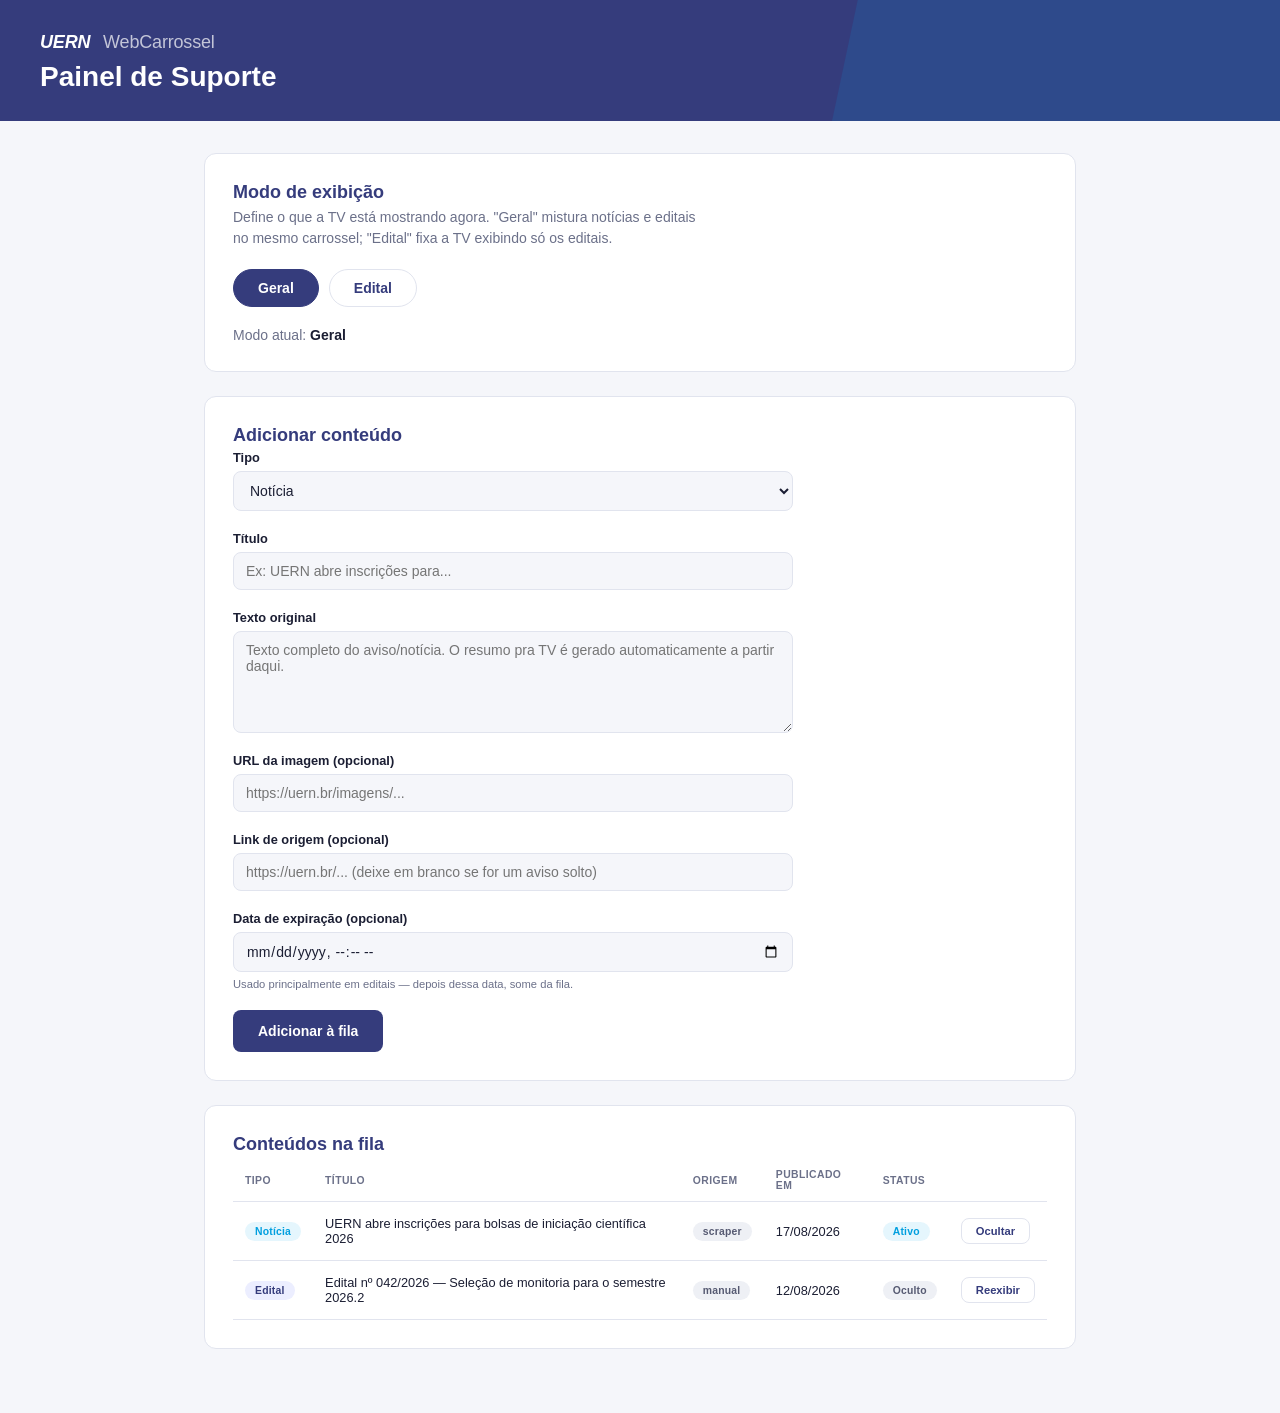
==== frontend/painel/index.html @ 2f1c36c9 "Criação do painel de suporte HTML + CSS" ====
<!DOCTYPE html>
<html lang="pt-BR">
<head>
  <meta charset="UTF-8">
  <meta name="viewport" content="width=device-width, initial-scale=1.0">
  <title>Painel de Suporte — WebCarrossel UERN</title>

  <!--
    Passo 1: só estrutura, sem estilo real ainda (Passo 2).
    Esse painel é usado de perto por uma pessoa (não visto de
    longe como a TV), então a prioridade aqui é clareza de
    formulário e feedback de ação, não impacto visual.
  -->
  <link rel="stylesheet" href="painel.css">
</head>
<body>

  <!-- Cabeçalho simples: identifica o sistema, sem frescura -->
  <header class="topo-painel">
    <div class="topo-painel__marca">UERN <span>WebCarrossel</span></div>
    <h1 class="topo-painel__titulo">Painel de Suporte</h1>
  </header>

  <main class="conteudo-painel">

    <!--
      Seção 1: modo de exibição da TV.
      Reflete (e altera) o config_tv do backend.
    -->
    <section class="secao-painel" aria-labelledby="titulo-modo">
      <h2 id="titulo-modo" class="secao-painel__titulo">Modo de exibição</h2>
      <p class="secao-painel__descricao">
        Define o que a TV está mostrando agora. "Geral" mistura
        notícias e editais no mesmo carrossel; "Edital" fixa a TV
        exibindo só os editais.
      </p>

      <!--
        Fake por enquanto, sem lógica ainda.
        Só 2 opções — bate com o schema real (ConfigTVUpdate.modo_atual
        só aceita "geral" ou "edital", validado no backend).
      -->
      <div class="seletor-modo" role="radiogroup" aria-label="Modo de exibição da TV">
        <button type="button" class="seletor-modo__opcao seletor-modo__opcao--ativa" data-modo="geral">
          Geral
        </button>
        <button type="button" class="seletor-modo__opcao" data-modo="edital">
          Edital
        </button>
      </div>

      <p class="seletor-modo__status">
        Modo atual: <strong>Geral</strong>
      </p>
    </section>

    <!--
      Seção 2: cadastrar conteúdo manualmente.
      Fica separado do fluxo de RSS/scraping — é pra casos em
      que alguém precisa colocar um aviso pontual na tela.
    -->
    <section class="secao-painel" aria-labelledby="titulo-novo">
      <h2 id="titulo-novo" class="secao-painel__titulo">Adicionar conteúdo</h2>

      <form class="formulario-conteudo">
        <div class="campo">
          <label for="campo-tipo">Tipo</label>
          <select id="campo-tipo" name="tipo" required>
            <option value="noticia">Notícia</option>
            <option value="edital">Edital</option>
          </select>
        </div>

        <div class="campo">
          <label for="campo-titulo">Título</label>
          <input type="text" id="campo-titulo" name="titulo" required maxlength="140" placeholder="Ex: UERN abre inscrições para...">
        </div>

        <!--
          texto_original (não "resumo"): o resumo curto pra TV é gerado
          pela IA depois — aqui é o texto completo/bruto do aviso.
        -->
        <div class="campo">
          <label for="campo-texto">Texto original</label>
          <textarea id="campo-texto" name="texto_original" rows="5" required placeholder="Texto completo do aviso/notícia. O resumo pra TV é gerado automaticamente a partir daqui."></textarea>
        </div>

        <div class="campo">
          <label for="campo-imagem">URL da imagem (opcional)</label>
          <input type="url" id="campo-imagem" name="imagem_url" placeholder="https://uern.br/imagens/...">
        </div>

        <!--
          url_origem: opcional pro cadastro manual (nem todo aviso tem
          link), mas TEM que ser único quando preenchido — o backend
          usa isso pra não duplicar conteúdo vindo do scraper.
        -->
        <div class="campo">
          <label for="campo-url-origem">Link de origem (opcional)</label>
          <input type="url" id="campo-url-origem" name="url_origem" placeholder="https://uern.br/... (deixe em branco se for um aviso solto)">
        </div>

        <div class="campo">
          <label for="campo-expiracao">Data de expiração (opcional)</label>
          <input type="datetime-local" id="campo-expiracao" name="data_expiracao">
          <span class="campo__ajuda">Usado principalmente em editais — depois dessa data, some da fila.</span>
        </div>

        <button type="submit" class="botao botao--primario">Adicionar à fila</button>
      </form>
    </section>

    <!--
      Seção 3: lista de conteúdos existentes.
      Por enquanto uma linha de exemplo fixa, só pra validar o layout
      da tabela/lista. Dados reais + interatividade vêm depois.
    -->
    <section class="secao-painel" aria-labelledby="titulo-lista">
      <h2 id="titulo-lista" class="secao-painel__titulo">Conteúdos na fila</h2>

      <table class="tabela-conteudos">
        <thead>
          <tr>
            <th scope="col">Tipo</th>
            <th scope="col">Título</th>
            <th scope="col">Origem</th>
            <th scope="col">Publicado em</th>
            <th scope="col">Status</th>
            <th scope="col"><span class="visualmente-oculto">Ações</span></th>
          </tr>
        </thead>
        <tbody>
          <!--
            status aqui reflete o campo real do backend: "ativo",
            "oculto" ou "expirado". Por enquanto só tratamos
            ativo/oculto no botão de ação — "expirado" é automático
            (via data_expiracao) e provavelmente não tem botão de ação.
          -->
          <tr>
            <td><span class="etiqueta-tipo etiqueta-tipo--noticia">Notícia</span></td>
            <td>UERN abre inscrições para bolsas de iniciação científica 2026</td>
            <td><span class="etiqueta-origem etiqueta-origem--scraper">scraper</span></td>
            <td>17/08/2026</td>
            <td><span class="etiqueta-status etiqueta-status--ativo">Ativo</span></td>
            <td>
              <button type="button" class="botao botao--secundario botao--pequeno">Ocultar</button>
            </td>
          </tr>
          <tr>
            <td><span class="etiqueta-tipo etiqueta-tipo--edital">Edital</span></td>
            <td>Edital nº 042/2026 — Seleção de monitoria para o semestre 2026.2</td>
            <td><span class="etiqueta-origem etiqueta-origem--manual">manual</span></td>
            <td>12/08/2026</td>
            <td><span class="etiqueta-status etiqueta-status--oculto">Oculto</span></td>
            <td>
              <button type="button" class="botao botao--secundario botao--pequeno">Reexibir</button>
            </td>
          </tr>
        </tbody>
      </table>
    </section>

  </main>

  <!-- Próximos passos vão adicionar painel.js pra ligar tudo isso ao backend -->
  <!-- <script src="painel.js"></script> -->
</body>
</html>
---- frontend/painel/painel.css ----
/* ============================================
   TOKENS — mesma restrição de cor do MIV (Azure +
   Ciano), mas em contexto claro: aqui é lido de
   perto, por uma pessoa trabalhando, não de longe
   numa TV. Contraste alto, densidade maior.
   ============================================ */
:root {
  --cor-fundo: #f5f6fa;
  --cor-superficie: #ffffff;
  --cor-azure: #353c7c;
  --cor-azure-escuro: #262b5c;
  --cor-ciano: #009fdf;
  --cor-ciano-fraco: #e5f6fd;
  --cor-texto: #1b1e33;
  --cor-texto-fraco: #6b7089;
  --cor-borda: #e1e4ee;
  --cor-neutro: #eef0f5;
  --cor-neutro-texto: #565a72;

  --fonte-display: "Archivo", "Helvetica Neue", Arial, sans-serif;
  --fonte-corpo: "Archivo", "Helvetica Neue", Arial, sans-serif;

  --u: 8px; /* unidade-base de espaçamento, tudo em múltiplos disso */
}

* { box-sizing: border-box; }

html, body {
  margin: 0;
  padding: 0;
  background: var(--cor-fundo);
  color: var(--cor-texto);
  font-family: var(--fonte-corpo);
  -webkit-font-smoothing: antialiased;
}

/* Foco visível sempre — painel é usado com teclado às vezes também */
:focus-visible {
  outline: 2px solid var(--cor-ciano);
  outline-offset: 2px;
}

@media (prefers-reduced-motion: reduce) {
  * { transition: none !important; animation: none !important; }
}

.visualmente-oculto {
  position: absolute;
  width: 1px; height: 1px;
  overflow: hidden;
  clip: rect(0 0 0 0);
  white-space: nowrap;
}

/* ============================================
   TOPO — assinatura visual do painel: uma faixa
   diagonal atrás do título, ecoando literalmente
   o "movimento da esquerda pra direita" que o
   próprio MIV descreve como traço da marca UERN.
   ============================================ */
.topo-painel {
  position: relative;
  overflow: hidden;
  background: var(--cor-azure);
  padding: calc(var(--u) * 4) calc(var(--u) * 5) calc(var(--u) * 3.5);
}

.topo-painel::after {
  content: "";
  position: absolute;
  top: 0;
  right: -10%;
  width: 45%;
  height: 200%;
  background: var(--cor-ciano);
  opacity: 0.14;
  transform: skewX(-12deg);
}

.topo-painel__marca {
  position: relative;
  font-family: var(--fonte-display);
  font-weight: 900;
  font-style: italic;
  font-size: calc(var(--u) * 2.25);
  letter-spacing: -0.01em;
  color: #ffffff;
}

.topo-painel__marca span {
  font-weight: 500;
  font-style: normal;
  opacity: 0.7;
  margin-left: calc(var(--u) * 1);
}

.topo-painel__titulo {
  position: relative;
  margin: calc(var(--u) * 1) 0 0;
  font-family: var(--fonte-display);
  font-weight: 700;
  font-size: calc(var(--u) * 3.5);
  color: #ffffff;
}

/* ============================================
   LAYOUT GERAL
   ============================================ */
.conteudo-painel {
  max-width: 920px;
  margin: 0 auto;
  padding: calc(var(--u) * 4) calc(var(--u) * 3) calc(var(--u) * 8);
  display: flex;
  flex-direction: column;
  gap: calc(var(--u) * 3);
}

.secao-painel {
  background: var(--cor-superficie);
  border: 1px solid var(--cor-borda);
  border-radius: 12px;
  padding: calc(var(--u) * 3.5);
}

.secao-painel__titulo {
  margin: 0 0 calc(var(--u) * 0.5);
  font-family: var(--fonte-display);
  font-weight: 700;
  font-size: calc(var(--u) * 2.25);
  color: var(--cor-azure);
}

.secao-painel__descricao {
  margin: 0 0 calc(var(--u) * 2.5);
  font-size: calc(var(--u) * 1.75);
  line-height: 1.5;
  color: var(--cor-texto-fraco);
  max-width: 60ch;
}

/* ============================================
   SELETOR DE MODO
   ============================================ */
.seletor-modo {
  display: flex;
  gap: calc(var(--u) * 1.25);
  flex-wrap: wrap;
}

.seletor-modo__opcao {
  font-family: var(--fonte-display);
  font-weight: 600;
  font-size: calc(var(--u) * 1.75);
  color: var(--cor-azure);
  background: var(--cor-superficie);
  border: 1.5px solid var(--cor-borda);
  border-radius: 999px;
  padding: calc(var(--u) * 1.25) calc(var(--u) * 3);
  cursor: pointer;
  transition: background 0.15s ease, border-color 0.15s ease, color 0.15s ease;
}

.seletor-modo__opcao:hover {
  border-color: var(--cor-ciano);
}

.seletor-modo__opcao--ativa {
  background: var(--cor-azure);
  border-color: var(--cor-azure);
  color: #ffffff;
}

.seletor-modo__status {
  margin: calc(var(--u) * 2.5) 0 0;
  font-size: calc(var(--u) * 1.75);
  color: var(--cor-texto-fraco);
}

.seletor-modo__status strong {
  color: var(--cor-texto);
}

/* ============================================
   FORMULÁRIO
   ============================================ */
.formulario-conteudo {
  display: flex;
  flex-direction: column;
  gap: calc(var(--u) * 2.5);
  max-width: 560px;
}

.campo {
  display: flex;
  flex-direction: column;
  gap: calc(var(--u) * 0.75);
}

.campo label {
  font-family: var(--fonte-display);
  font-weight: 600;
  font-size: calc(var(--u) * 1.6);
  color: var(--cor-texto);
}

.campo input,
.campo select,
.campo textarea {
  font-family: var(--fonte-corpo);
  font-size: calc(var(--u) * 1.75);
  color: var(--cor-texto);
  background: var(--cor-fundo);
  border: 1.5px solid var(--cor-borda);
  border-radius: 8px;
  padding: calc(var(--u) * 1.25) calc(var(--u) * 1.5);
  resize: vertical;
}

.campo input:focus,
.campo select:focus,
.campo textarea:focus {
  border-color: var(--cor-ciano);
  background: var(--cor-superficie);
}

.campo__ajuda {
  font-size: calc(var(--u) * 1.4);
  color: var(--cor-texto-fraco);
}

/* ============================================
   BOTÕES
   ============================================ */
.botao {
  font-family: var(--fonte-display);
  font-weight: 700;
  font-size: calc(var(--u) * 1.75);
  border-radius: 8px;
  padding: calc(var(--u) * 1.5) calc(var(--u) * 3);
  border: 1.5px solid transparent;
  cursor: pointer;
  transition: background 0.15s ease, border-color 0.15s ease, opacity 0.15s ease;
  align-self: flex-start;
}

.botao--primario {
  background: var(--cor-azure);
  color: #ffffff;
}

.botao--primario:hover { background: var(--cor-azure-escuro); }

.botao--secundario {
  background: transparent;
  border-color: var(--cor-borda);
  color: var(--cor-azure);
}

.botao--secundario:hover {
  border-color: var(--cor-ciano);
  color: var(--cor-ciano);
}

.botao--pequeno {
  font-size: calc(var(--u) * 1.4);
  padding: calc(var(--u) * 0.75) calc(var(--u) * 1.75);
}

/* ============================================
   TABELA
   ============================================ */
.tabela-conteudos {
  width: 100%;
  border-collapse: collapse;
  font-size: calc(var(--u) * 1.6);
}

.tabela-conteudos th {
  text-align: left;
  font-family: var(--fonte-display);
  font-weight: 600;
  font-size: calc(var(--u) * 1.3);
  letter-spacing: 0.04em;
  text-transform: uppercase;
  color: var(--cor-texto-fraco);
  padding: calc(var(--u) * 1.25) calc(var(--u) * 1.5);
  border-bottom: 1.5px solid var(--cor-borda);
}

.tabela-conteudos td {
  padding: calc(var(--u) * 1.75) calc(var(--u) * 1.5);
  border-bottom: 1px solid var(--cor-borda);
  vertical-align: middle;
}

.tabela-conteudos tbody tr:hover {
  background: var(--cor-fundo);
}

/* ============================================
   ETIQUETAS (tipo / origem / status)
   Só tons de azure/ciano/neutro — nada de
   vermelho/verde, respeitando o MIV mesmo em
   ferramenta interna.
   ============================================ */
.etiqueta-tipo,
.etiqueta-origem,
.etiqueta-status {
  display: inline-block;
  font-family: var(--fonte-display);
  font-weight: 600;
  font-size: calc(var(--u) * 1.3);
  letter-spacing: 0.02em;
  padding: calc(var(--u) * 0.5) calc(var(--u) * 1.25);
  border-radius: 999px;
  white-space: nowrap;
}

.etiqueta-tipo--noticia { background: var(--cor-ciano-fraco); color: var(--cor-ciano); }
.etiqueta-tipo--edital  { background: #eceeff; color: var(--cor-azure); }

.etiqueta-origem--scraper { background: var(--cor-neutro); color: var(--cor-neutro-texto); }
.etiqueta-origem--manual  { background: var(--cor-neutro); color: var(--cor-neutro-texto); }

.etiqueta-status--ativo   { background: var(--cor-ciano-fraco); color: var(--cor-ciano); }
.etiqueta-status--oculto  { background: var(--cor-neutro); color: var(--cor-neutro-texto); }
.etiqueta-status--expirado{ background: var(--cor-neutro); color: var(--cor-neutro-texto); }

/* ============================================
   RESPONSIVO — o painel pode ser aberto num
   notebook ou até celular, diferente da TV.
   ============================================ */
@media (max-width: 640px) {
  .conteudo-painel { padding: calc(var(--u) * 3) calc(var(--u) * 2) calc(var(--u) * 6); }
  .topo-painel { padding: calc(var(--u) * 3) calc(var(--u) * 3) calc(var(--u) * 2.5); }
  .topo-painel__titulo { font-size: calc(var(--u) * 2.75); }

  .tabela-conteudos, .tabela-conteudos thead, .tabela-conteudos tbody,
  .tabela-conteudos th, .tabela-conteudos td, .tabela-conteudos tr {
    display: block;
  }
  .tabela-conteudos thead { display: none; }
  .tabela-conteudos tr {
    background: var(--cor-superficie);
    border: 1px solid var(--cor-borda);
    border-radius: 10px;
    margin-bottom: calc(var(--u) * 1.5);
    padding: calc(var(--u) * 1.5);
  }
  .tabela-conteudos td {
    border-bottom: none;
    padding: calc(var(--u) * 0.5) 0;
  }
}
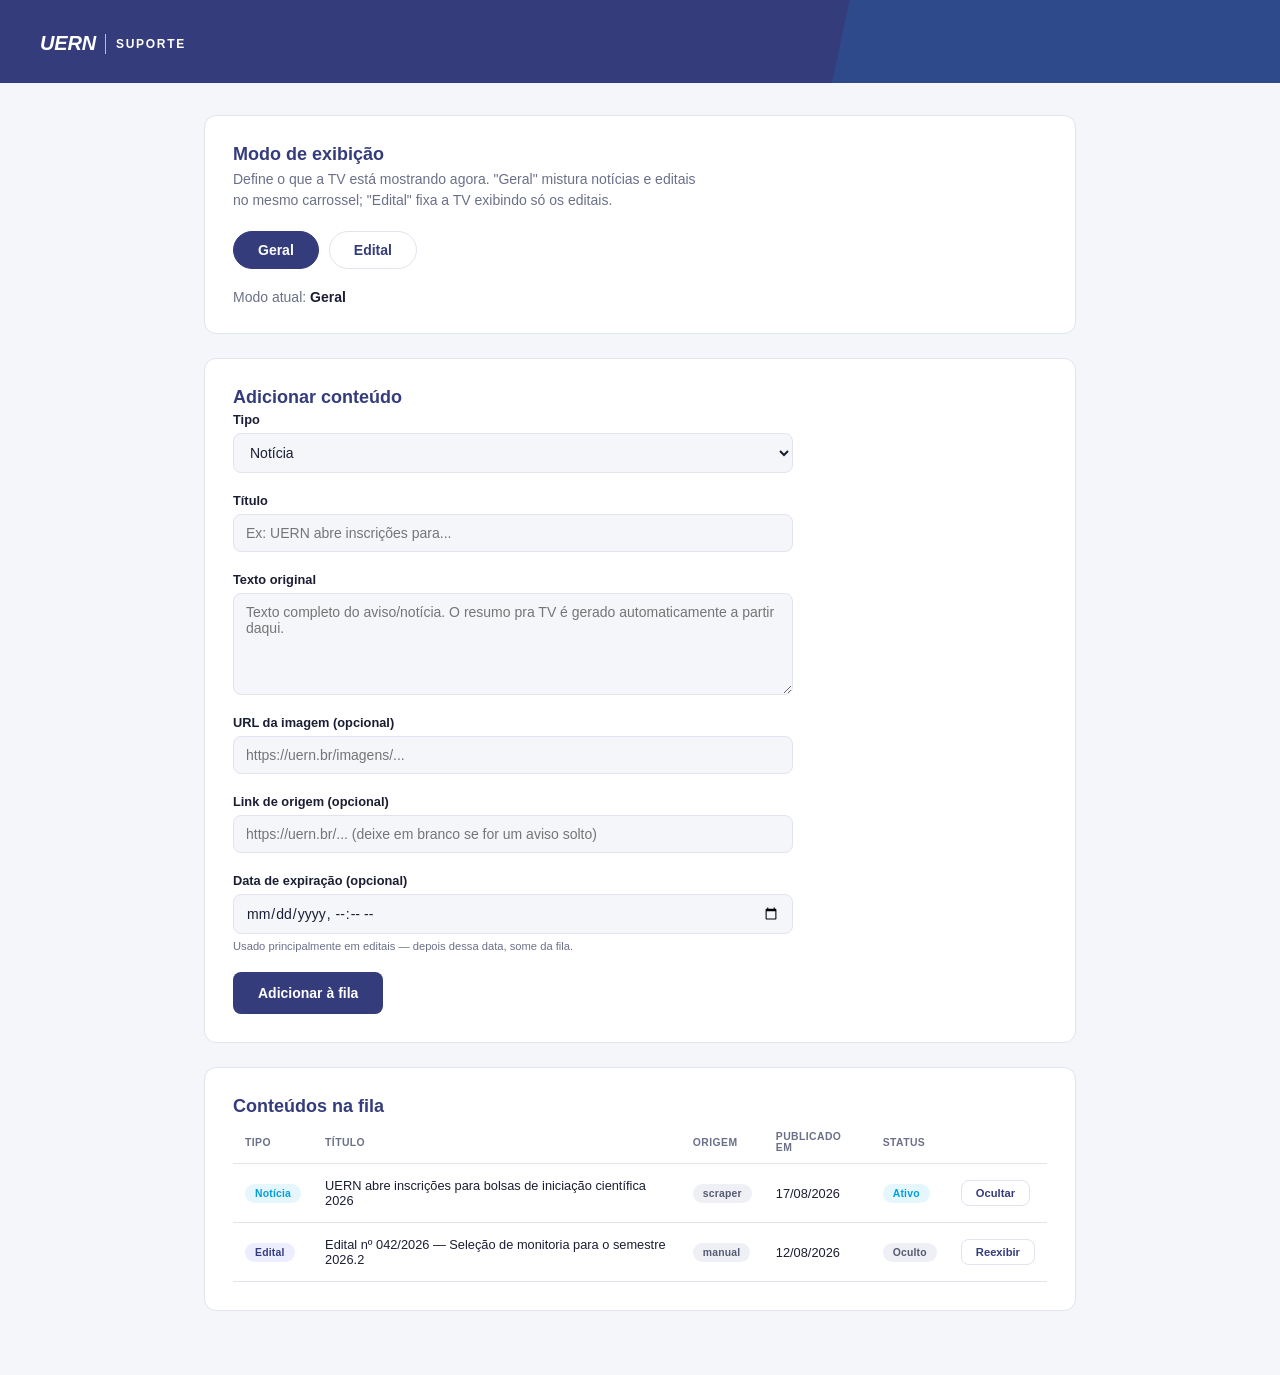
==== commit 15e8ce93: "Ajuste de cabeçário no painel de suporte" ====
--- a/frontend/painel/index.html
+++ b/frontend/painel/index.html
@@ -15,10 +15,11 @@
 </head>
 <body>
 
-  <!-- Cabeçalho simples: identifica o sistema, sem frescura -->
+  <!-- Cabeçalho compacto, igual ao carrossel público -->
   <header class="topo-painel">
-    <div class="topo-painel__marca">UERN <span>WebCarrossel</span></div>
-    <h1 class="topo-painel__titulo">Painel de Suporte</h1>
+    <div class="topo-painel__marca" aria-label="Logomarca UERN">UERN</div>
+    <span class="topo-painel__divisor" aria-hidden="true"></span>
+    <span class="topo-painel__rotulo">Suporte</span>
   </header>
 
   <main class="conteudo-painel">
@@ -162,7 +163,6 @@
 
   </main>
 
-  <!-- Próximos passos vão adicionar painel.js pra ligar tudo isso ao backend -->
-  <!-- <script src="painel.js"></script> -->
+  <script src="painel.js"></script>
 </body>
 </html>
--- a/frontend/painel/painel.css
+++ b/frontend/painel/painel.css
@@ -63,6 +63,9 @@
   overflow: hidden;
   background: var(--cor-azure);
   padding: calc(var(--u) * 4) calc(var(--u) * 5) calc(var(--u) * 3.5);
+  display: flex;
+  align-items: center;
+  gap: calc(var(--u) * 1.2);
 }
 
 .topo-painel::after {
@@ -79,27 +82,31 @@
 
 .topo-painel__marca {
   position: relative;
+  z-index: 1;
   font-family: var(--fonte-display);
   font-weight: 900;
   font-style: italic;
-  font-size: calc(var(--u) * 2.25);
+  font-size: calc(var(--u) * 2.5);
   letter-spacing: -0.01em;
   color: #ffffff;
 }
 
-.topo-painel__marca span {
-  font-weight: 500;
-  font-style: normal;
-  opacity: 0.7;
-  margin-left: calc(var(--u) * 1);
-}
-
-.topo-painel__titulo {
+.topo-painel__divisor {
   position: relative;
-  margin: calc(var(--u) * 1) 0 0;
+  z-index: 1;
+  width: 1px;
+  height: calc(var(--u) * 2.5);
+  background: rgba(255, 255, 255, 0.65);
+}
+
+.topo-painel__rotulo {
+  position: relative;
+  z-index: 1;
   font-family: var(--fonte-display);
   font-weight: 700;
-  font-size: calc(var(--u) * 3.5);
+  font-size: calc(var(--u) * 1.5);
+  letter-spacing: 0.14em;
+  text-transform: uppercase;
   color: #ffffff;
 }
 
@@ -332,8 +339,6 @@
    ============================================ */
 @media (max-width: 640px) {
   .conteudo-painel { padding: calc(var(--u) * 3) calc(var(--u) * 2) calc(var(--u) * 6); }
-  .topo-painel { padding: calc(var(--u) * 3) calc(var(--u) * 3) calc(var(--u) * 2.5); }
-  .topo-painel__titulo { font-size: calc(var(--u) * 2.75); }
 
   .tabela-conteudos, .tabela-conteudos thead, .tabela-conteudos tbody,
   .tabela-conteudos th, .tabela-conteudos td, .tabela-conteudos tr {
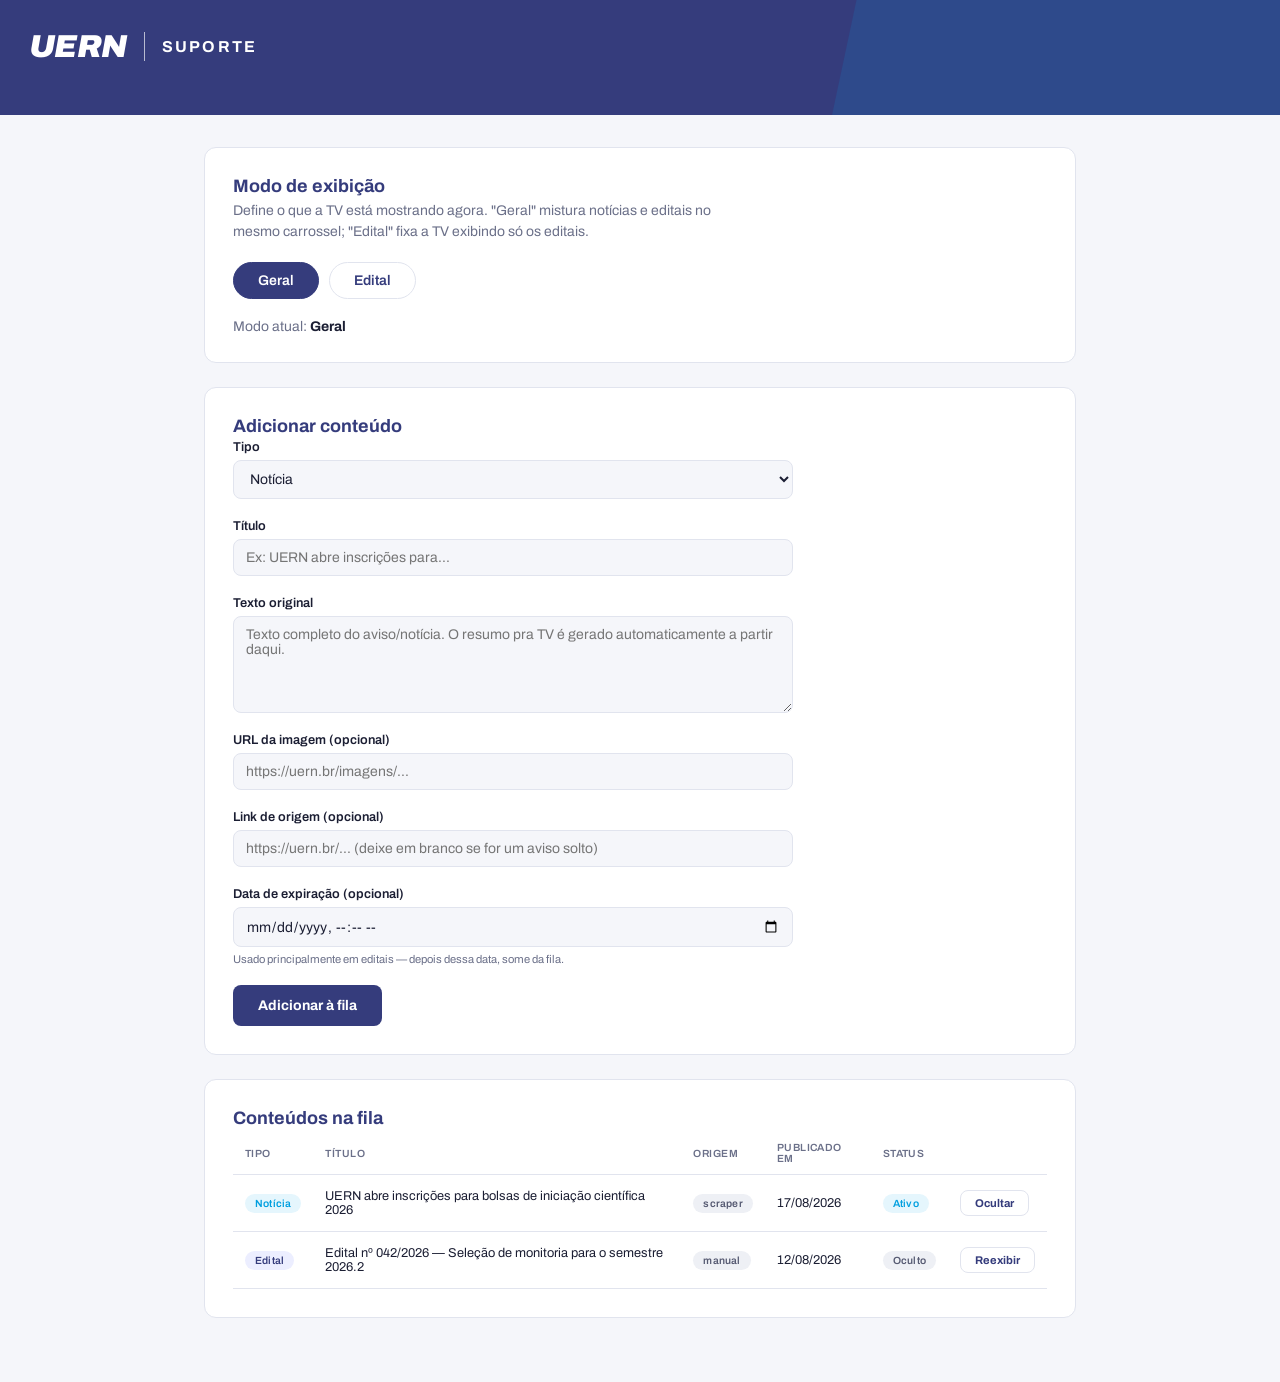
==== commit b8320f3d: "Ajuste na fonte usada no painel de suporte" ====
--- a/frontend/painel/index.html
+++ b/frontend/painel/index.html
@@ -4,6 +4,10 @@
   <meta charset="UTF-8">
   <meta name="viewport" content="width=device-width, initial-scale=1.0">
   <title>Painel de Suporte — WebCarrossel UERN</title>
+
+  <link rel="preconnect" href="https://fonts.googleapis.com">
+  <link rel="preconnect" href="https://fonts.gstatic.com" crossorigin>
+  <link href="https://fonts.googleapis.com/css2?family=Archivo:ital,wght@0,500;0,600;0,700;0,900;1,700&display=swap" rel="stylesheet">
 
   <!--
     Passo 1: só estrutura, sem estilo real ainda (Passo 2).
@@ -17,9 +21,11 @@
 
   <!-- Cabeçalho compacto, igual ao carrossel público -->
   <header class="topo-painel">
-    <div class="topo-painel__marca" aria-label="Logomarca UERN">UERN</div>
-    <span class="topo-painel__divisor" aria-hidden="true"></span>
-    <span class="topo-painel__rotulo">Suporte</span>
+    <div class="topo-painel__conteudo">
+      <div class="topo-painel__marca" aria-label="Logomarca UERN">UERN</div>
+      <span class="topo-painel__divisor" aria-hidden="true"></span>
+      <span class="topo-painel__rotulo">Suporte</span>
+    </div>
   </header>
 
   <main class="conteudo-painel">
--- a/frontend/painel/painel.css
+++ b/frontend/painel/painel.css
@@ -62,10 +62,18 @@
   position: relative;
   overflow: hidden;
   background: var(--cor-azure);
-  padding: calc(var(--u) * 4) calc(var(--u) * 5) calc(var(--u) * 3.5);
+  height: calc(var(--cabecalho-u) * 8);
+  --cabecalho-u: min(1.6vw, 1.6vh);
+}
+
+.topo-painel__conteudo {
+  position: absolute;
+  top: calc(var(--cabecalho-u) * 2);
+  left: calc(var(--cabecalho-u) * 2);
   display: flex;
   align-items: center;
-  gap: calc(var(--u) * 1.2);
+  gap: calc(var(--cabecalho-u) * 1.2);
+  z-index: 1;
 }
 
 .topo-painel::after {
@@ -86,8 +94,8 @@
   font-family: var(--fonte-display);
   font-weight: 900;
   font-style: italic;
-  font-size: calc(var(--u) * 2.5);
-  letter-spacing: -0.01em;
+  font-size: calc(var(--cabecalho-u) * 2.2);
+  letter-spacing: -0.02em;
   color: #ffffff;
 }
 
@@ -95,7 +103,7 @@
   position: relative;
   z-index: 1;
   width: 1px;
-  height: calc(var(--u) * 2.5);
+  height: calc(var(--cabecalho-u) * 2);
   background: rgba(255, 255, 255, 0.65);
 }
 
@@ -104,7 +112,7 @@
   z-index: 1;
   font-family: var(--fonte-display);
   font-weight: 700;
-  font-size: calc(var(--u) * 1.5);
+  font-size: calc(var(--cabecalho-u) * 1.1);
   letter-spacing: 0.14em;
   text-transform: uppercase;
   color: #ffffff;
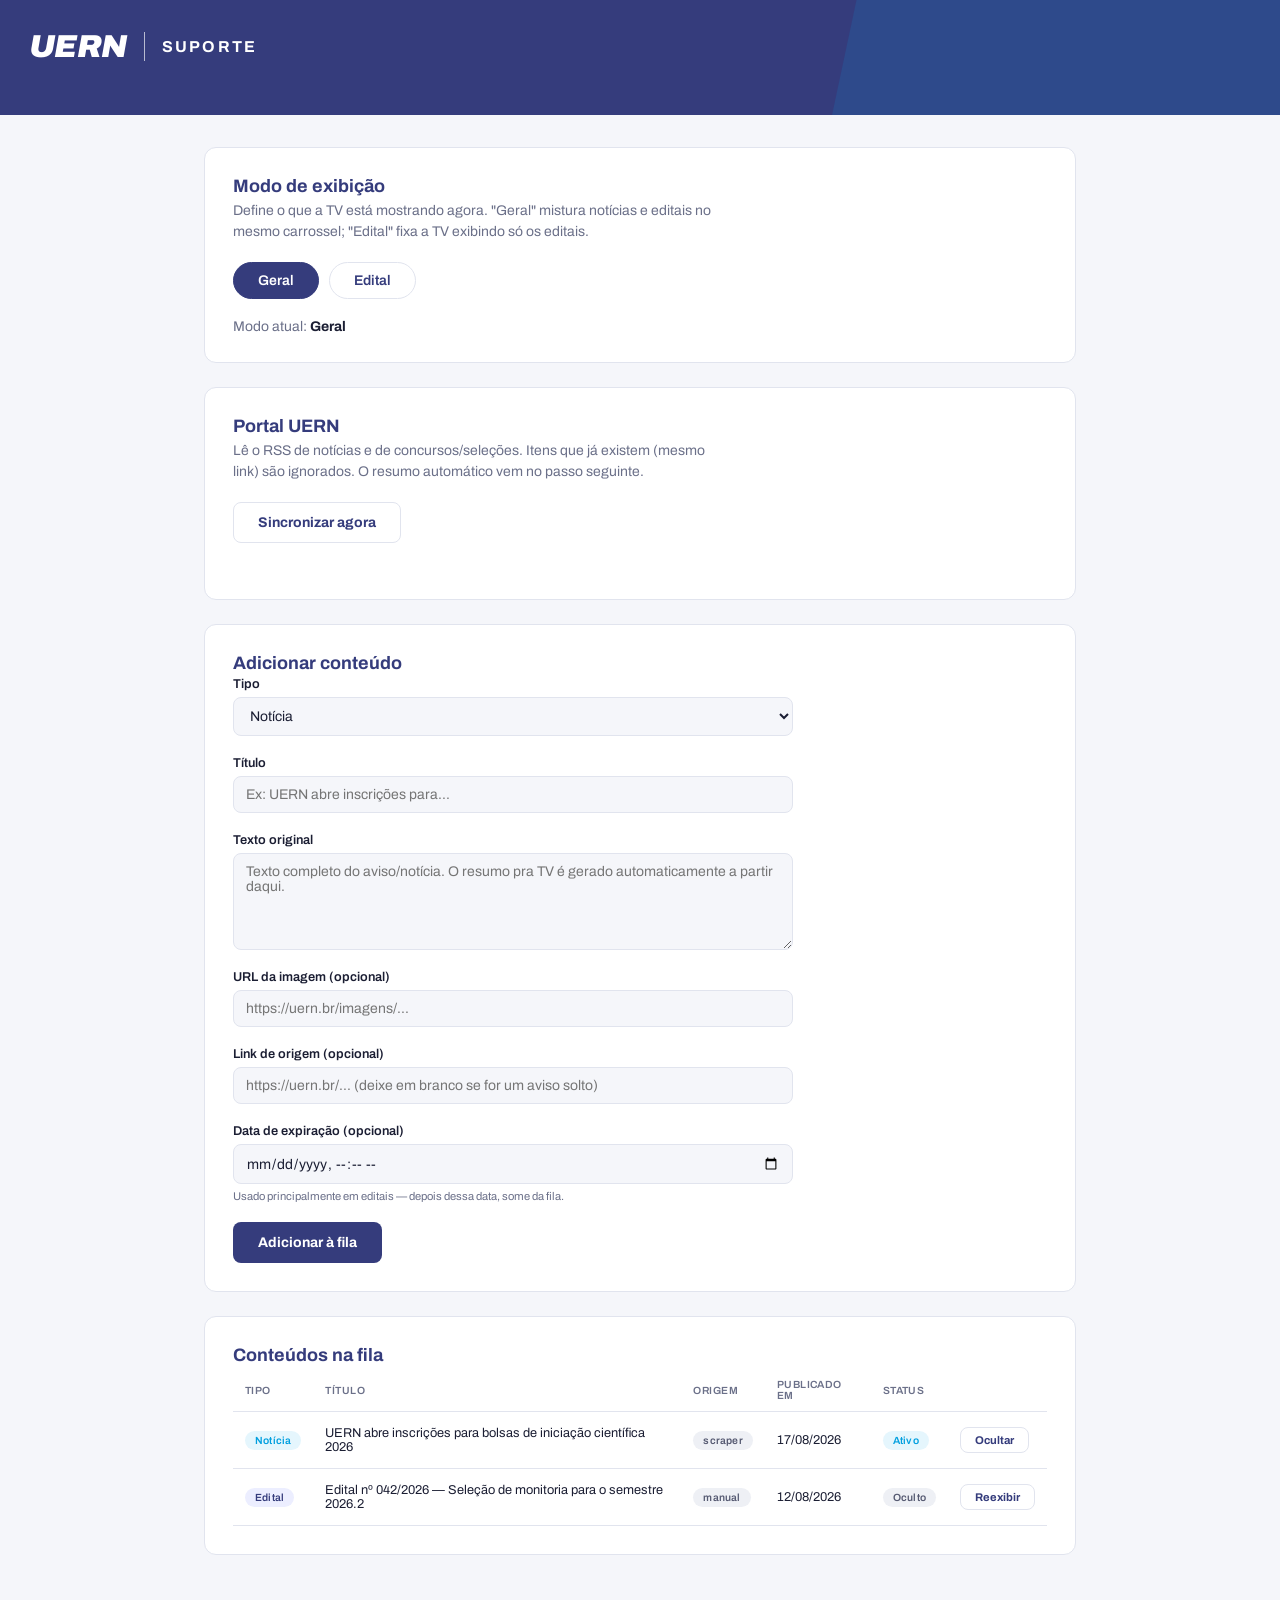
==== commit e3ea5a35: "feat(scraper): sincroniza notícias e editais do Portal UERN via RSS" ====
--- a/frontend/painel/index.html
+++ b/frontend/painel/index.html
@@ -59,6 +59,18 @@
       <p class="seletor-modo__status">
         Modo atual: <strong>Geral</strong>
       </p>
+    </section>
+
+    <section class="secao-painel" aria-labelledby="titulo-scraper">
+      <h2 id="titulo-scraper" class="secao-painel__titulo">Portal UERN</h2>
+      <p class="secao-painel__descricao">
+        Lê o RSS de notícias e de concursos/seleções. Itens que já existem
+        (mesmo link) são ignorados. O resumo automático vem no passo seguinte.
+      </p>
+      <button type="button" class="botao botao--secundario" id="botao-sincronizar">
+        Sincronizar agora
+      </button>
+      <p class="campo__ajuda status-sincronizar" id="status-sincronizar" role="status"></p>
     </section>
 
     <!--
--- a/frontend/painel/painel.css
+++ b/frontend/painel/painel.css
@@ -241,6 +241,11 @@
 .campo__ajuda {
   font-size: calc(var(--u) * 1.4);
   color: var(--cor-texto-fraco);
+}
+
+.status-sincronizar {
+  margin: calc(var(--u) * 1.5) 0 0;
+  min-height: calc(var(--u) * 2);
 }
 
 /* ============================================
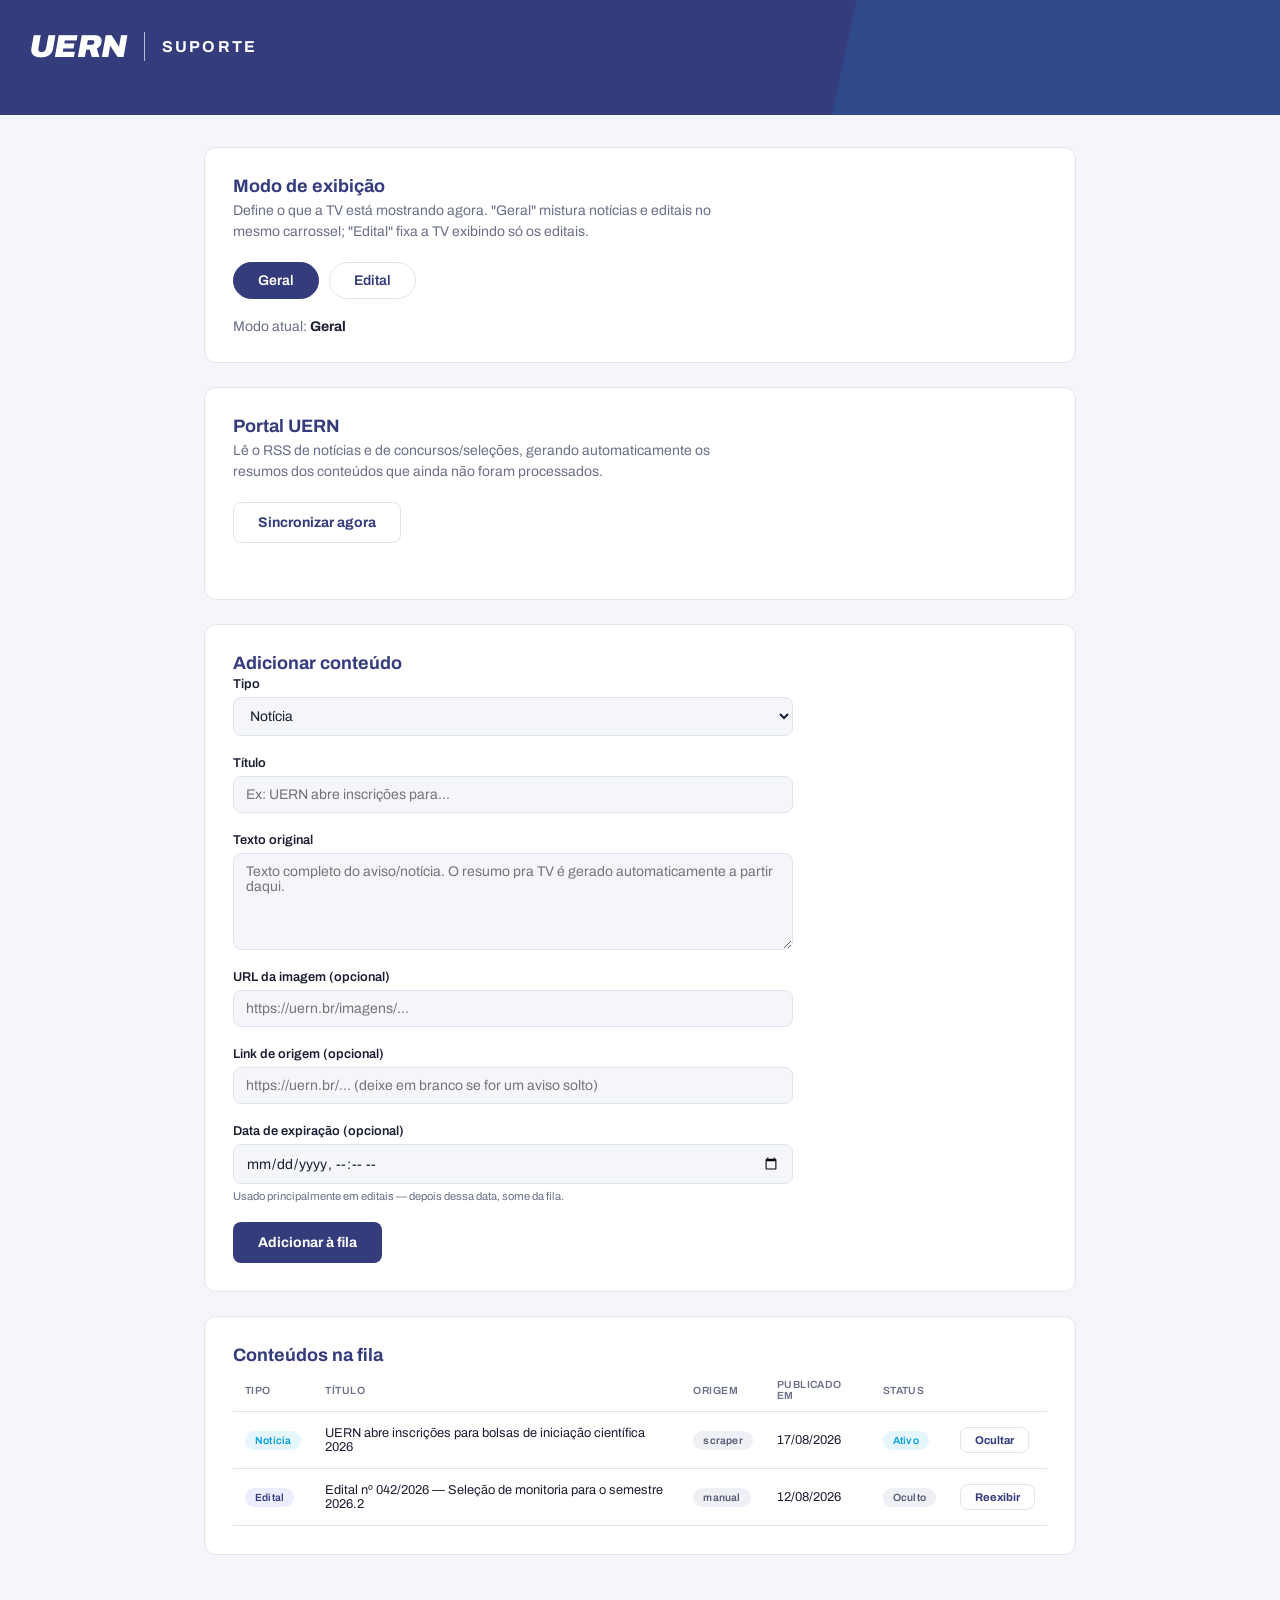
==== commit b5f68f90: "feat(ai): automatiza geração de resumos no painel" ====
--- a/frontend/painel/index.html
+++ b/frontend/painel/index.html
@@ -64,8 +64,8 @@
     <section class="secao-painel" aria-labelledby="titulo-scraper">
       <h2 id="titulo-scraper" class="secao-painel__titulo">Portal UERN</h2>
       <p class="secao-painel__descricao">
-        Lê o RSS de notícias e de concursos/seleções. Itens que já existem
-        (mesmo link) são ignorados. O resumo automático vem no passo seguinte.
+        Lê o RSS de notícias e de concursos/seleções, gerando automaticamente
+        os resumos dos conteúdos que ainda não foram processados.
       </p>
       <button type="button" class="botao botao--secundario" id="botao-sincronizar">
         Sincronizar agora
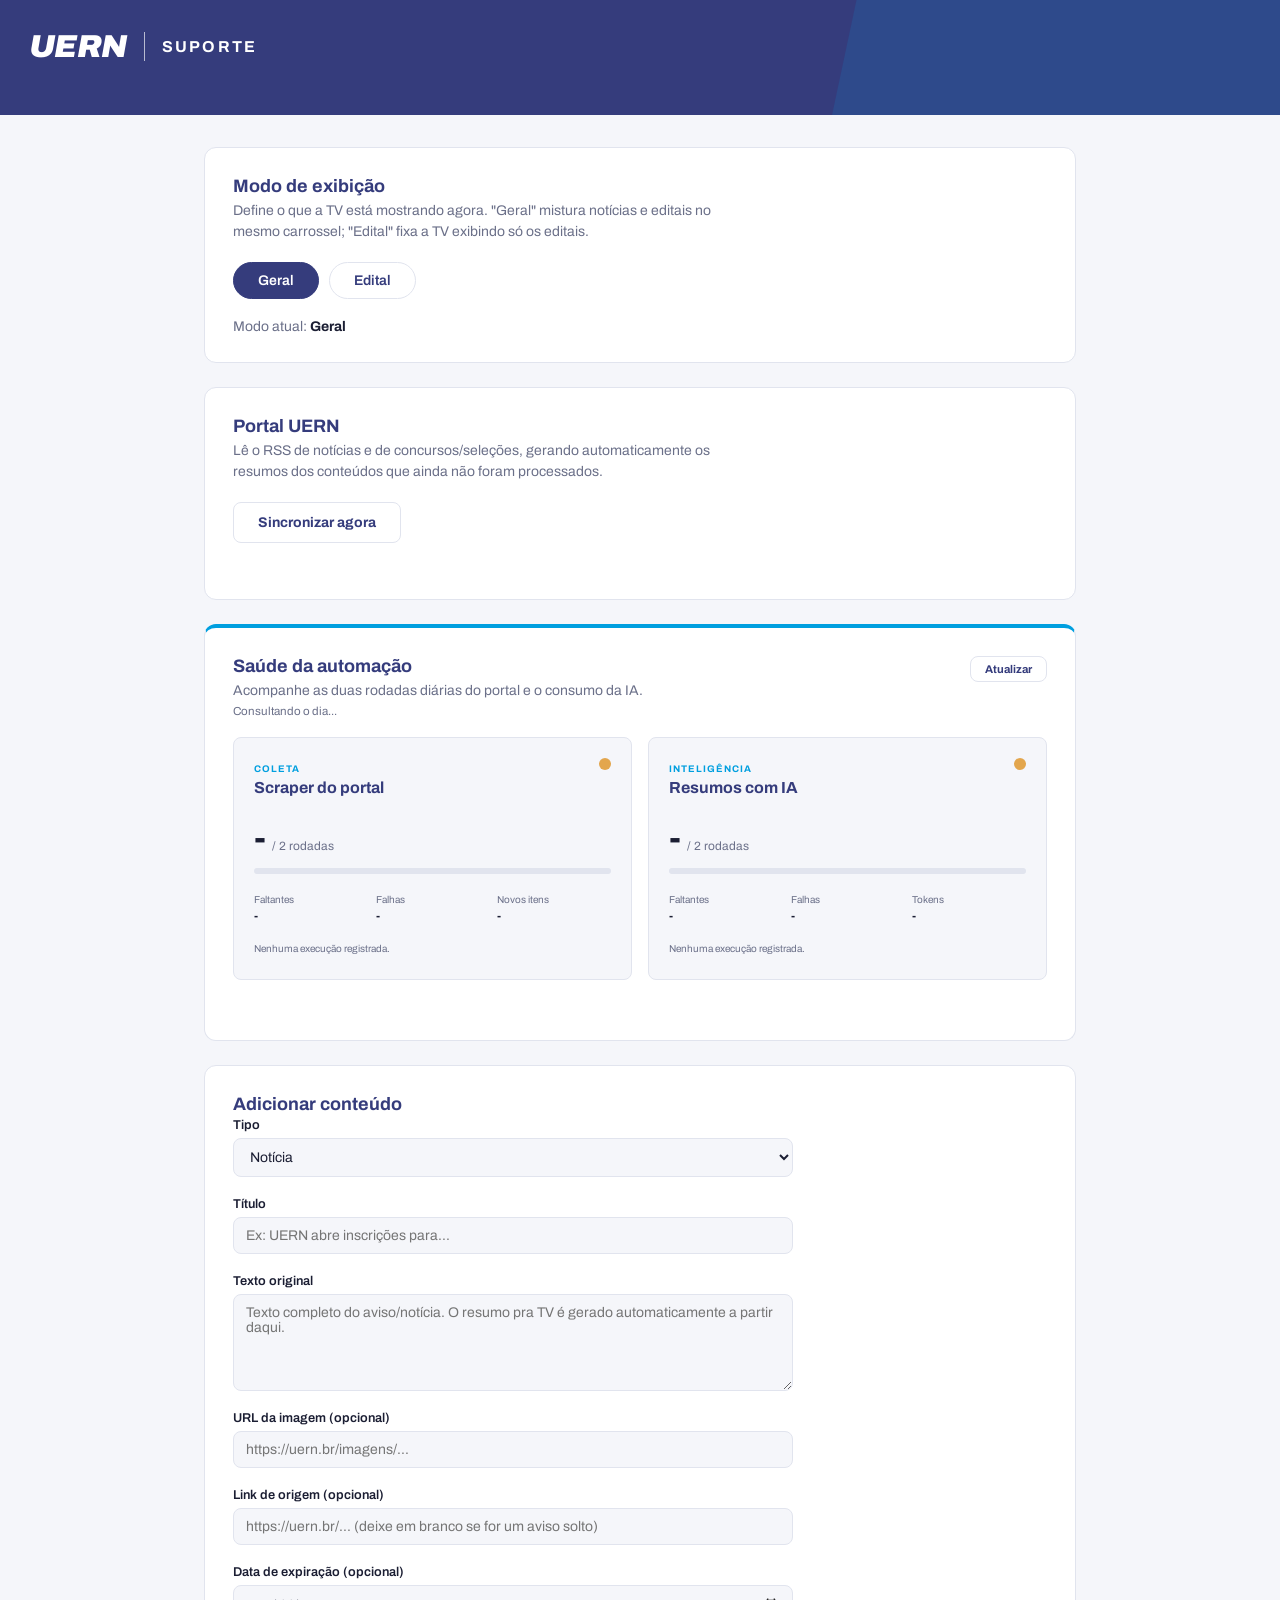
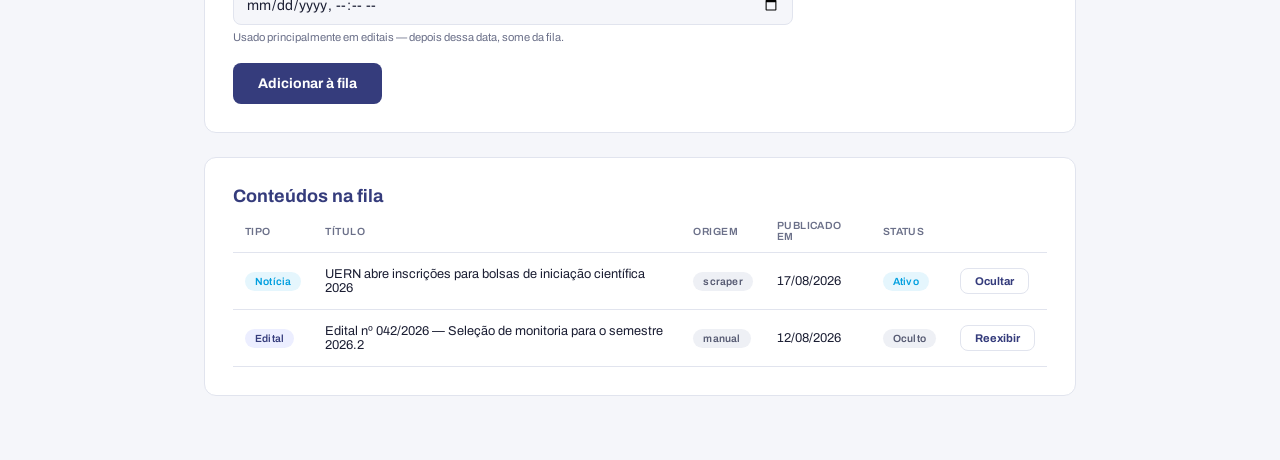
==== commit 9e6acd14: "feat: adiciona monitoramento visual do scraper e uso de tokens no painel" ====
--- a/frontend/painel/index.html
+++ b/frontend/painel/index.html
@@ -71,6 +71,34 @@
         Sincronizar agora
       </button>
       <p class="campo__ajuda status-sincronizar" id="status-sincronizar" role="status"></p>
+    </section>
+
+    <section class="secao-painel secao-monitoramento" aria-labelledby="titulo-monitoramento">
+      <div class="cabecalho-monitoramento">
+        <div>
+          <h2 id="titulo-monitoramento" class="secao-painel__titulo">Saúde da automação</h2>
+          <p class="secao-painel__descricao">Acompanhe as duas rodadas diárias do portal e o consumo da IA.</p>
+        </div>
+        <button type="button" class="botao botao--secundario botao--pequeno" id="botao-atualizar-status">Atualizar</button>
+      </div>
+      <p class="monitoramento-data" id="monitoramento-data">Consultando o dia...</p>
+      <div class="grade-monitoramento" aria-live="polite">
+        <article class="cartao-rotina" id="cartao-scraper">
+          <div class="cartao-rotina__cabecalho"><div><span class="cartao-rotina__sobretitulo">Coleta</span><h3>Scraper do portal</h3></div><span class="indicador-rotina" aria-hidden="true"></span></div>
+          <div class="cartao-rotina__numero"><strong data-campo="concluidas">-</strong><span>/ 2 rodadas</span></div>
+          <div class="barra-rotina"><span data-campo="barra"></span></div>
+          <dl class="metricas-rotina"><div><dt>Faltantes</dt><dd data-campo="faltantes">-</dd></div><div><dt>Falhas</dt><dd data-campo="falhas">-</dd></div><div><dt>Novos itens</dt><dd data-campo="novos">-</dd></div></dl>
+          <p class="ultima-rotina" data-campo="ultima">Nenhuma execução registrada.</p>
+        </article>
+        <article class="cartao-rotina" id="cartao-resumir">
+          <div class="cartao-rotina__cabecalho"><div><span class="cartao-rotina__sobretitulo">Inteligência</span><h3>Resumos com IA</h3></div><span class="indicador-rotina" aria-hidden="true"></span></div>
+          <div class="cartao-rotina__numero"><strong data-campo="concluidas">-</strong><span>/ 2 rodadas</span></div>
+          <div class="barra-rotina"><span data-campo="barra"></span></div>
+          <dl class="metricas-rotina"><div><dt>Faltantes</dt><dd data-campo="faltantes">-</dd></div><div><dt>Falhas</dt><dd data-campo="falhas">-</dd></div><div><dt>Tokens</dt><dd data-campo="tokens">-</dd></div></dl>
+          <p class="ultima-rotina" data-campo="ultima">Nenhuma execução registrada.</p>
+        </article>
+      </div>
+      <p class="status-monitoramento" id="status-monitoramento" role="status"></p>
     </section>
 
     <!--
--- a/frontend/painel/painel.css
+++ b/frontend/painel/painel.css
@@ -248,6 +248,33 @@
   min-height: calc(var(--u) * 2);
 }
 
+.secao-monitoramento { border-top: 4px solid var(--cor-ciano); }
+.cabecalho-monitoramento { display: flex; align-items: flex-start; justify-content: space-between; gap: calc(var(--u) * 2); }
+.cabecalho-monitoramento .secao-painel__descricao { margin-bottom: 0; }
+.monitoramento-data, .status-monitoramento { margin: 0; color: var(--cor-texto-fraco); font-size: calc(var(--u) * 1.45); }
+.monitoramento-data { margin-top: calc(var(--u) * 0.5); }
+.status-monitoramento { min-height: calc(var(--u) * 2); margin-top: calc(var(--u) * 2); }
+
+.grade-monitoramento { display: grid; grid-template-columns: repeat(2, minmax(0, 1fr)); gap: calc(var(--u) * 2); margin-top: calc(var(--u) * 2.5); }
+.cartao-rotina { border: 1px solid var(--cor-borda); border-radius: 8px; padding: calc(var(--u) * 2.5); background: var(--cor-fundo); }
+.cartao-rotina--ok { border-color: #55ad8d; }
+.cartao-rotina--alerta { border-color: #e3a64d; }
+.cartao-rotina__cabecalho { display: flex; justify-content: space-between; align-items: flex-start; }
+.cartao-rotina__sobretitulo { color: var(--cor-ciano); font-size: calc(var(--u) * 1.2); font-weight: 700; letter-spacing: 0.1em; text-transform: uppercase; }
+.cartao-rotina h3 { margin: calc(var(--u) * 0.5) 0 0; font-size: calc(var(--u) * 2); color: var(--cor-azure); }
+.indicador-rotina { width: 12px; height: 12px; border-radius: 50%; background: #e3a64d; }
+.cartao-rotina--ok .indicador-rotina { background: #55ad8d; }
+.cartao-rotina__numero { display: flex; align-items: baseline; gap: calc(var(--u) * 0.75); margin-top: calc(var(--u) * 3); }
+.cartao-rotina__numero strong { font-size: calc(var(--u) * 4.5); line-height: 1; color: var(--cor-texto); }
+.cartao-rotina__numero span { color: var(--cor-texto-fraco); font-size: calc(var(--u) * 1.5); }
+.barra-rotina { height: 6px; margin-top: calc(var(--u) * 1.5); overflow: hidden; background: var(--cor-borda); border-radius: 999px; }
+.barra-rotina span { display: block; height: 100%; width: 0; background: var(--cor-ciano); border-radius: inherit; transition: width 0.35s ease; }
+.metricas-rotina { display: grid; grid-template-columns: repeat(3, 1fr); gap: calc(var(--u) * 1); margin: calc(var(--u) * 2.5) 0 0; }
+.metricas-rotina div { min-width: 0; }
+.metricas-rotina dt { color: var(--cor-texto-fraco); font-size: calc(var(--u) * 1.25); }
+.metricas-rotina dd { margin: calc(var(--u) * 0.5) 0 0; color: var(--cor-texto); font-weight: 700; font-size: calc(var(--u) * 1.55); overflow-wrap: anywhere; }
+.ultima-rotina { min-height: calc(var(--u) * 2); margin: calc(var(--u) * 2.5) 0 0; color: var(--cor-texto-fraco); font-size: calc(var(--u) * 1.25); }
+
 /* ============================================
    BOTÕES
    ============================================ */
@@ -352,6 +379,9 @@
    ============================================ */
 @media (max-width: 640px) {
   .conteudo-painel { padding: calc(var(--u) * 3) calc(var(--u) * 2) calc(var(--u) * 6); }
+
+  .cabecalho-monitoramento { flex-direction: column; }
+  .grade-monitoramento { grid-template-columns: 1fr; }
 
   .tabela-conteudos, .tabela-conteudos thead, .tabela-conteudos tbody,
   .tabela-conteudos th, .tabela-conteudos td, .tabela-conteudos tr {
